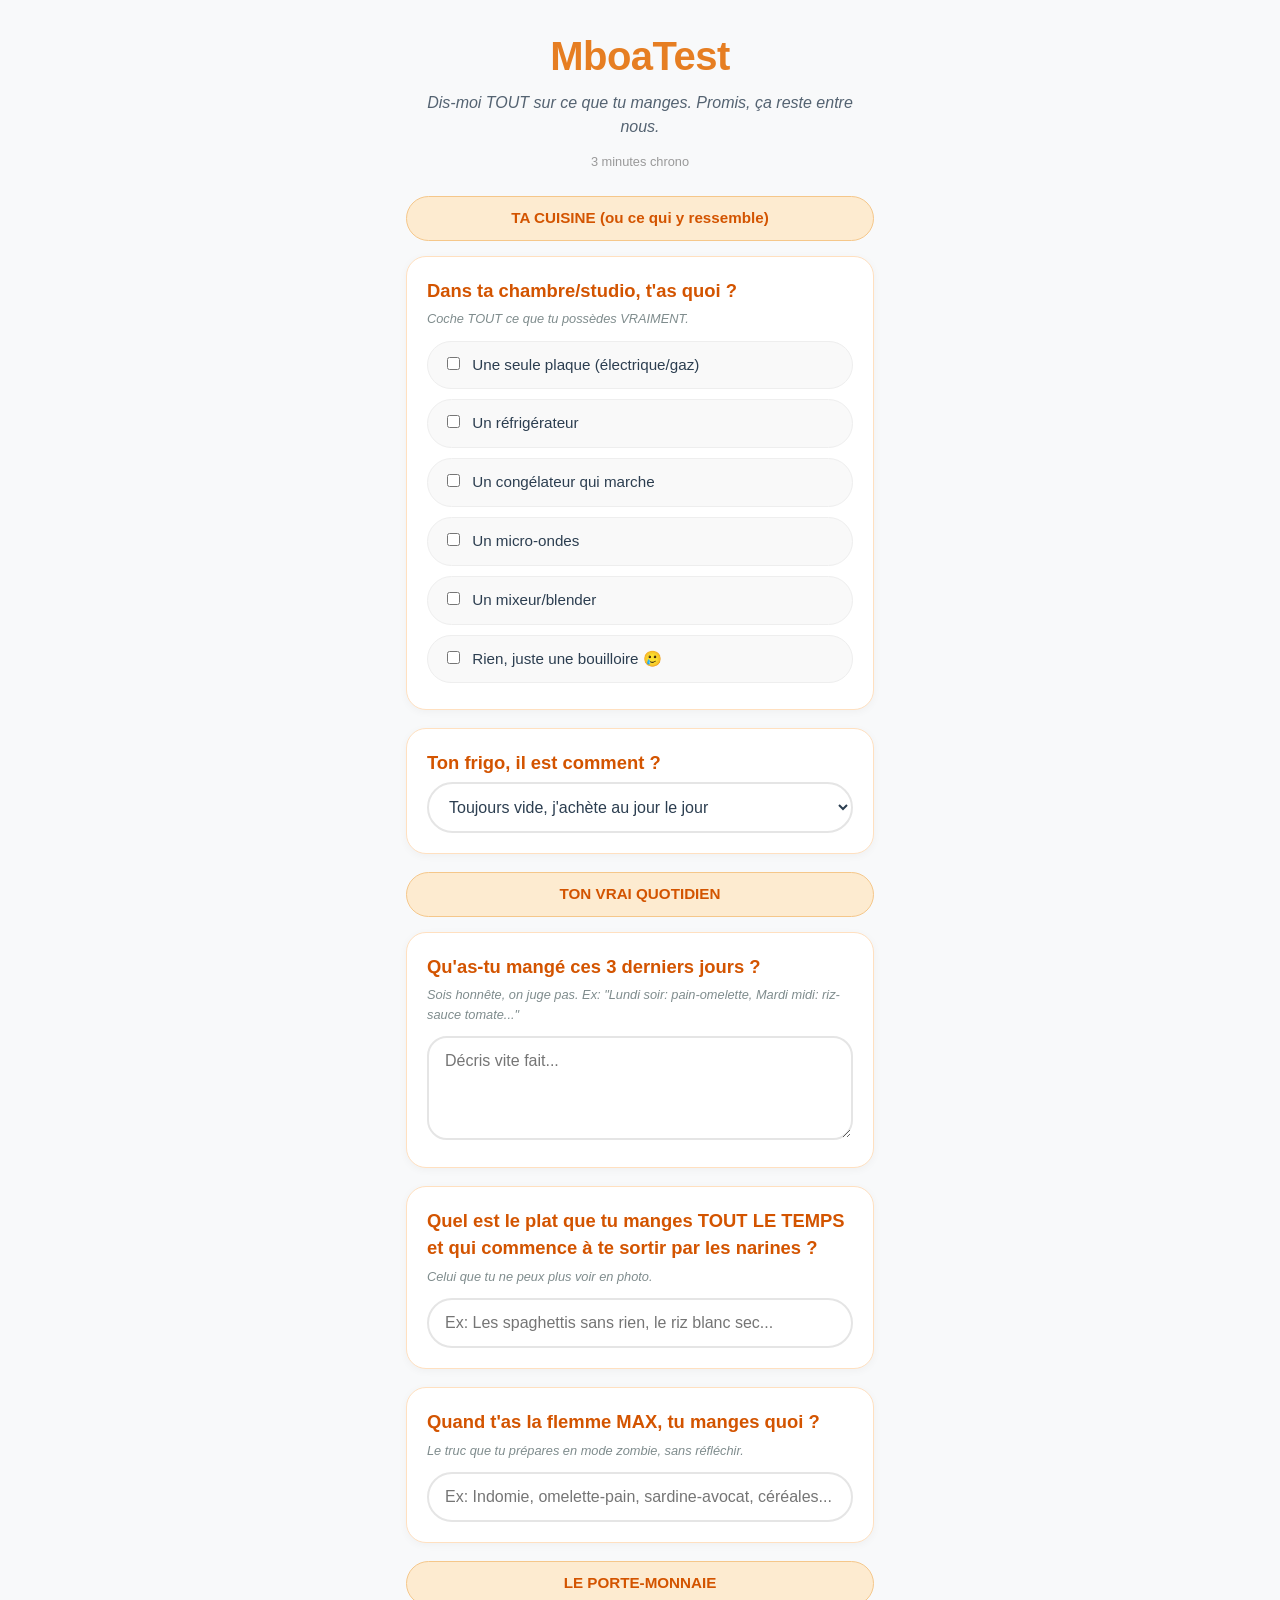
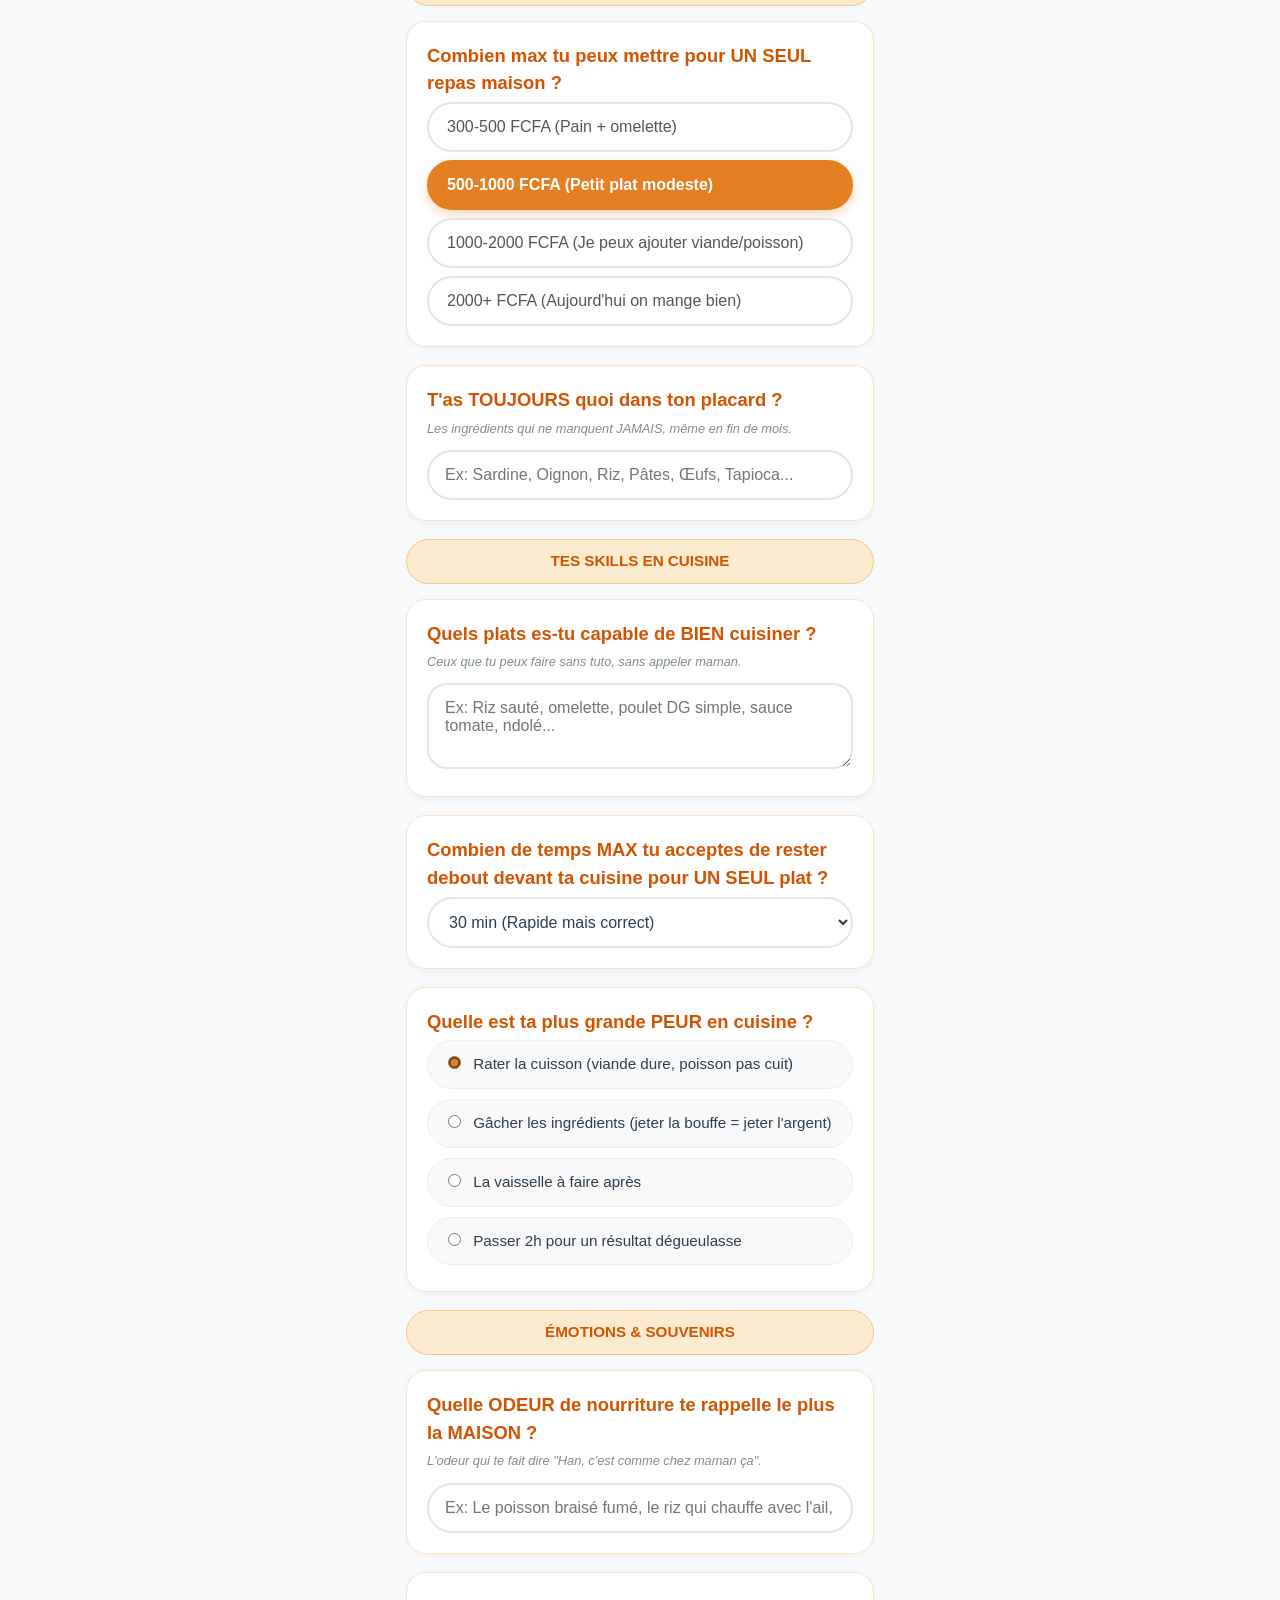
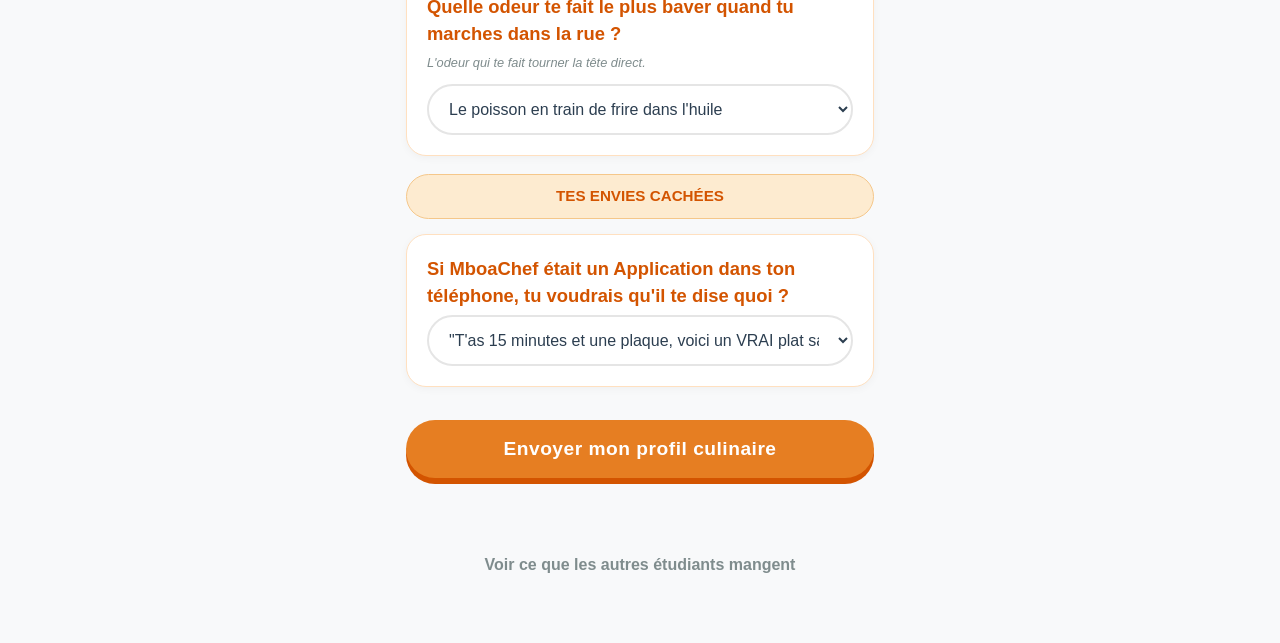
==== Frontend/index.html @ 60201535 "v1.0" ====
<!DOCTYPE html>
<html lang="fr">
<head>
    <meta charset="UTF-8">
    <meta name="viewport" content="width=device-width, initial-scale=1.0, maximum-scale=1.0, user-scalable=yes">
    <title> MboaTest - Profil Culinaire Étudiant</title>
    <link rel="stylesheet" href="style.css">
</head>
<body>
    <div class="app-container">
        <header>
            <h1>MboaTest</h1>
            <p class="subtitle">Dis-moi TOUT sur ce que tu manges. Promis, ça reste entre nous.</p>
            <p style="font-size: 0.8rem; color: #999;">3 minutes chrono</p>
        </header>

        <form id="sondage-form">

            <!-- SECTION 1 : LOGISTIQUE -->
            <div class="section-title"> TA CUISINE (ou ce qui y ressemble)</div>

            <div class="card">
                <h2>Dans ta chambre/studio, t'as quoi ?</h2>
                <p class="question-hint">Coche TOUT ce que tu possèdes VRAIMENT.</p>
                <div class="checkbox-group" id="equipement-group">
                    <label class="btn-checkbox"><input type="checkbox" name="equipement" value="plaque_unique"> Une seule plaque (électrique/gaz)</label>
                    <label class="btn-checkbox"><input type="checkbox" name="equipement" value="frigo"> Un réfrigérateur</label>
                    <label class="btn-checkbox"><input type="checkbox" name="equipement" value="congelateur"> Un congélateur qui marche</label>
                    <label class="btn-checkbox"><input type="checkbox" name="equipement" value="micro_ondes"> Un micro-ondes</label>
                    <label class="btn-checkbox"><input type="checkbox" name="equipement" value="mixeur"> Un mixeur/blender</label>
                    <label class="btn-checkbox"><input type="checkbox" name="equipement" value="rien"> Rien, juste une bouilloire 🥲</label>
                </div>
            </div>

            <div class="card">
                <h2>Ton frigo, il est comment ?</h2>
                <select id="frigo-vide" class="select-big">
                    <option value="1">Toujours plein, je gère</option>
                    <option value="2">Vide à partir de Jeudi</option>
                    <option value="3" selected>Toujours vide, j'achète au jour le jour</option>
                    <option value="4">J'ai pas de frigo du tout</option>
                </select>
            </div>

            <!-- SECTION 2 : LE RÉEL -->
            <div class="section-title"> TON VRAI QUOTIDIEN</div>

            <div class="card">
                <h2>Qu'as-tu mangé ces 3 derniers jours ?</h2>
                <p class="question-hint">Sois honnête, on juge pas. Ex: "Lundi soir: pain-omelette, Mardi midi: riz-sauce tomate..."</p>
                <textarea id="repas-3-jours" class="text-input-big textarea-big" rows="4" placeholder="Décris vite fait..."></textarea>
            </div>

            <div class="card">
                <h2>Quel est le plat que tu manges TOUT LE TEMPS et qui commence à te sortir par les narines ?</h2>
                <p class="question-hint">Celui que tu ne peux plus voir en photo.</p>
                <input type="text" id="plat-saoulant" class="text-input-big" placeholder="Ex: Les spaghettis sans rien, le riz blanc sec...">
            </div>

            <div class="card">
                <h2>Quand t'as la flemme MAX, tu manges quoi ?</h2>
                <p class="question-hint">Le truc que tu prépares en mode zombie, sans réfléchir.</p>
                <input type="text" id="repas-flemme" class="text-input-big" placeholder="Ex: Indomie, omelette-pain, sardine-avocat, céréales...">
            </div>

            <!-- SECTION 3 : LE BUDGET -->
            <div class="section-title"> LE PORTE-MONNAIE</div>

            <div class="card">
                <h2>Combien max tu peux mettre pour UN SEUL repas maison ?</h2>
                <div class="btn-group-vertical" id="budget-group">
                    <button type="button" data-budget="500" class="btn-choice"> 300-500 FCFA (Pain + omelette)</button>
                    <button type="button" data-budget="1000" class="btn-choice active"> 500-1000 FCFA (Petit plat modeste)</button>
                    <button type="button" data-budget="2000" class="btn-choice"> 1000-2000 FCFA (Je peux ajouter viande/poisson)</button>
                    <button type="button" data-budget="3000" class="btn-choice"> 2000+ FCFA (Aujourd'hui on mange bien)</button>
                </div>
                <input type="hidden" id="budget-input" name="budget_max" value="1000">
            </div>

            <div class="card">
                <h2> T'as TOUJOURS quoi dans ton placard ?</h2>
                <p class="question-hint">Les ingrédients qui ne manquent JAMAIS, même en fin de mois.</p>
                <input type="text" id="ingredients-input" class="text-input-big" placeholder="Ex: Sardine, Oignon, Riz, Pâtes, Œufs, Tapioca...">
            </div>

            <!-- SECTION 4 : COMPÉTENCES -->
            <div class="section-title"> TES SKILLS EN CUISINE</div>

            <div class="card">
                <h2>Quels plats es-tu capable de BIEN cuisiner ?</h2>
                <p class="question-hint">Ceux que tu peux faire sans tuto, sans appeler maman.</p>
                <textarea id="plats-capable" class="text-input-big textarea-big" rows="3" placeholder="Ex: Riz sauté, omelette, poulet DG simple, sauce tomate, ndolé..."></textarea>
            </div>

            <div class="card">
                <h2>Combien de temps MAX tu acceptes de rester debout devant ta cuisine pour UN SEUL plat ?</h2>
                <select id="temps-max" class="select-big">
                    <option value="15">15 min (Instantané, j'ai faim là maintenant)</option>
                    <option value="30" selected>30 min (Rapide mais correct)</option>
                    <option value="60">1h (J'ai le temps ce week-end)</option>
                    <option value="120">Plus d'1h (Je veux impressionner quelqu'un)</option>
                </select>
            </div>

            <div class="card">
                <h2> Quelle est ta plus grande PEUR en cuisine ?</h2>
                <div class="radio-group">
                    <label class="btn-checkbox"><input type="radio" name="peur" value="rater_cuisson" checked> Rater la cuisson (viande dure, poisson pas cuit)</label>
                    <label class="btn-checkbox"><input type="radio" name="peur" value="gachis"> Gâcher les ingrédients (jeter la bouffe = jeter l'argent)</label>
                    <label class="btn-checkbox"><input type="radio" name="peur" value="vaisselle"> La vaisselle à faire après</label>
                    <label class="btn-checkbox"><input type="radio" name="peur" value="temps"> Passer 2h pour un résultat dégueulasse</label>
                </div>
            </div>

            <!-- SECTION 5 : SENSORIEL & NOSTALGIE -->
            <div class="section-title"> ÉMOTIONS & SOUVENIRS</div>

            <div class="card">
                <h2>Quelle ODEUR de nourriture te rappelle le plus la MAISON ?</h2>
                <p class="question-hint">L'odeur qui te fait dire "Han, c'est comme chez maman ça".</p>
                <input type="text" id="odeur-maison" class="text-input-big" placeholder="Ex: Le poisson braisé fumé, le riz qui chauffe avec l'ail, la sauce arachide qui mijote...">
            </div>

            <div class="card">
                <h2>Quelle odeur te fait le plus baver quand tu marches dans la rue ?</h2>
                <p class="question-hint">L'odeur qui te fait tourner la tête direct.</p>
                <select id="odeur-select" class="select-big">
                    <option value="friture_poisson">Le poisson en train de frire dans l'huile </option>
                    <option value="oignon_ail">L'oignon, l'ail, le gingembre qui sautent </option>
                    <option value="viande_braisee">La viande braisée/grillée </option>
                    <option value="sauce_arachide">La sauce arachide/pistache qui mijote </option>
                    <option value="beignets">Les beignets qui dorent </option>
                </select>
            </div>

            <!-- SECTION 6 : ASPIRATIONS -->
            <div class="section-title">TES ENVIES CACHÉES</div>

            <div class="card">
                <h2>Si MboaChef était un Application dans ton téléphone, tu voudrais qu'il te dise quoi ?</h2>
                <select id="genie-choix" class="select-big">
                    <option value="rapide">"T'as 15 minutes et une plaque, voici un VRAI plat sans vaisselle"</option>
                    <option value="economique">"Ce mois-ci t'es fauché ? Voici 5 recettes avec juste des œufs et du cube"</option>
                    <option value="seduction">"Tu veux inviter quelqu'un ? Voici comment faire genre tu sais cuisiner"</option>
                    <option value="nostalgie">"Maman t'as envoyé du ndomba congelé ? Voilà comment pas gâcher ça"</option>
                </select>
            </div>

            <button type="submit" id="submit-btn" class="submit-btn">Envoyer mon profil culinaire</button>
            <div id="form-message" class="message"></div>
        </form>
        
        <div class="dashboard-link">
            <a href="./dashboard.html">Voir ce que les autres étudiants mangent</a>
        </div>
    </div>
    <script src="script.js"></script>
</body>
</html>
---- Frontend/style.css ----
:root {
    --primary: #E67E22;
    --primary-dark: #D35400;
    --bg: #FFF8F0;
    --card-bg: #FFFFFF;
    --text: #2C3E50;
    --text-light: #7F8C8D;
    --border-radius: 20px;
    --section-bg: #FDEBD0;
}

* {
    box-sizing: border-box;
}

body {
    margin: 0;
    padding: 0;
    background-color: var(--bg);
    font-family: 'Segoe UI', Arial, sans-serif;
    color: var(--text);
    line-height: 1.5;
}

.app-container {
    max-width: 500px;
    margin: 0 auto;
    padding: 16px;
}

/* Header */
header {
    text-align: center;
    margin-bottom: 25px;
    padding-top: 10px;
}

h1 {
    margin: 0;
    color: var(--primary);
    font-size: 2.5rem;
    letter-spacing: -0.5px;
}

.subtitle {
    margin: 5px 0 0;
    opacity: 0.8;
    font-style: italic;
    font-size: 1rem;
}

/* Sections */
.section-title {
    background: var(--section-bg);
    color: var(--primary-dark);
    padding: 10px 20px;
    border-radius: 50px;
    font-weight: bold;
    font-size: 0.95rem;
    margin-bottom: 15px;
    text-align: center;
    border: 1px solid #F5C78A;
}

/* Cards */
.card {
    background: var(--card-bg);
    border-radius: var(--border-radius);
    padding: 20px;
    margin-bottom: 18px;
    box-shadow: 0 2px 8px rgba(0,0,0,0.04);
    border: 1px solid #FFE0C0;
    transition: box-shadow 0.2s;
}

.card:hover {
    box-shadow: 0 4px 16px rgba(0,0,0,0.08);
}

h2 {
    margin: 0 0 5px 0;
    font-size: 1.15rem;
    color: var(--primary-dark);
    font-weight: 700;
}

.question-hint {
    margin: 0 0 12px 0;
    font-size: 0.8rem;
    color: var(--text-light);
    font-style: italic;
}

/* Boutons Budget */
.btn-group-vertical {
    display: flex;
    flex-direction: column;
    gap: 8px;
}

.btn-choice {
    background: white;
    border: 2px solid #E5E5E5;
    border-radius: 50px;
    padding: 14px 18px;
    font-size: 1rem;
    text-align: left;
    cursor: pointer;
    transition: all 0.2s ease;
    color: #555;
}

.btn-choice:hover {
    border-color: var(--primary);
    background: #FFF5EB;
}

.btn-choice.active {
    background: var(--primary);
    border-color: var(--primary);
    color: white;
    font-weight: bold;
    box-shadow: 0 4px 12px rgba(230, 126, 34, 0.3);
}

/* Checkboxes & Radios */
.btn-checkbox {
    display: block;
    padding: 12px 15px;
    background: #F9F9F9;
    border-radius: 40px;
    margin-bottom: 6px;
    border: 1px solid #EEE;
    cursor: pointer;
    transition: background 0.2s;
    font-size: 0.95rem;
}

.btn-checkbox:hover {
    background: #FFF5EB;
}

.btn-checkbox input {
    margin-right: 8px;
    accent-color: var(--primary);
}

.checkbox-group, .radio-group {
    display: flex;
    flex-direction: column;
    gap: 4px;
}

/* Inputs & Selects */
.select-big, .text-input-big {
    width: 100%;
    padding: 14px 16px;
    border-radius: 50px;
    border: 2px solid #E5E5E5;
    font-size: 1rem;
    background: white;
    font-family: inherit;
    color: var(--text);
    transition: border-color 0.2s;
}

.select-big:focus, .text-input-big:focus {
    outline: none;
    border-color: var(--primary);
}

.textarea-big {
    border-radius: 20px !important;
    resize: vertical;
    font-family: inherit;
}

/* Submit */
.submit-btn {
    background: var(--primary);
    color: white;
    border: none;
    width: 100%;
    padding: 18px;
    border-radius: 60px;
    font-size: 1.2rem;
    font-weight: bold;
    box-shadow: 0 6px 0 var(--primary-dark);
    cursor: pointer;
    transition: all 0.1s ease;
    margin-top: 15px;
    letter-spacing: 0.5px;
}

.submit-btn:active {
    transform: translateY(4px);
    box-shadow: 0 2px 0 var(--primary-dark);
}

.submit-btn:disabled {
    opacity: 0.6;
    transform: none;
    box-shadow: 0 6px 0 var(--primary-dark);
    cursor: not-allowed;
}

/* Messages */
.message {
    margin-top: 20px;
    text-align: center;
    font-weight: bold;
    font-size: 1.1rem;
    min-height: 30px;
}

/* Dashboard Link */
.dashboard-link {
    text-align: center;
    margin: 15px 0 40px;
}

.dashboard-link a {
    color: var(--text-light);
    text-decoration: none;
    font-weight: 600;
    padding: 10px 20px;
    border-radius: 50px;
    transition: all 0.2s;
    display: inline-block;
}

.dashboard-link a:hover {
    background: #FFE0C0;
    color: var(--primary-dark);
}

/* Responsive */
@media (max-width: 400px) {
    h1 { font-size: 2rem; }
    .card { padding: 15px; }
    .btn-choice { padding: 12px 14px; font-size: 0.9rem; }
}




/* dashboard */

body {
     background: #F8F9FA;
     }
.dashboard-title {
            background: linear-gradient(135deg, #E67E22, #D35400);
            color: white;
            padding: 30px 20px;
            border-radius: 0 0 30px 30px;
            margin: -16px -16px 20px -16px; 
            text-align: center;
        }

.dashboard-title h1 { 
    color: white;
    margin: 0; 
    font-size: 2.2rem; 
}
.kpi-container { 
    display: grid; 
    grid-template-columns: 1fr 1fr; 
    gap: 15px; margin-bottom: 20px; 
}

.kpi-card { 
    background: white; 
    border-radius: 20px; 
    padding: 20px; 
    text-align: center; 
    box-shadow: 0 2px 8px rgba(0,0,0,0.04); 
}

.kpi-number { font-size: 2.8rem; font-weight: bold; color: #E67E22; }
.kpi-label { color: #7F8C8D; }
.chart-card { background: white; border-radius: 20px; padding: 20px; margin-bottom: 20px; box-shadow: 0 2px 8px rgba(0,0,0,0.04); }
.chart-title { font-size: 1.2rem; font-weight: bold; margin-bottom: 15px; color: #2C3E50; }
.chart-container { position: relative; height: 280px; width: 100%; }
.insight-box { background: #FFF3E0; border-left: 5px solid #E67E22; padding: 18px; margin: 20px 0; border-radius: 10px; font-size: 0.95rem; }
.grid-2-charts { display: grid; grid-template-columns: 1fr 1fr; gap: 15px; }
.mots-box { background: white; border-radius: 20px; padding: 20px; margin-bottom: 20px; }
.mot-tag { display: inline-block; background: #FFF3E0; color: #D35400; padding: 6px 14px; border-radius: 50px; margin: 4px; font-size: 0.85rem; }
.retour-link { text-align: center; margin: 30px 0; }
.retour-link a { 
    background: #E67E22; 
    color: white; 
    padding: 15px 30px; 
    border-radius: 50px; 
    text-decoration: none; 
    font-weight: bold; 
}

@media (max-width: 600px) { 
            .grid-2-charts { grid-template-columns: 1fr; } 
            .chart-container { height: 220px; }
        }
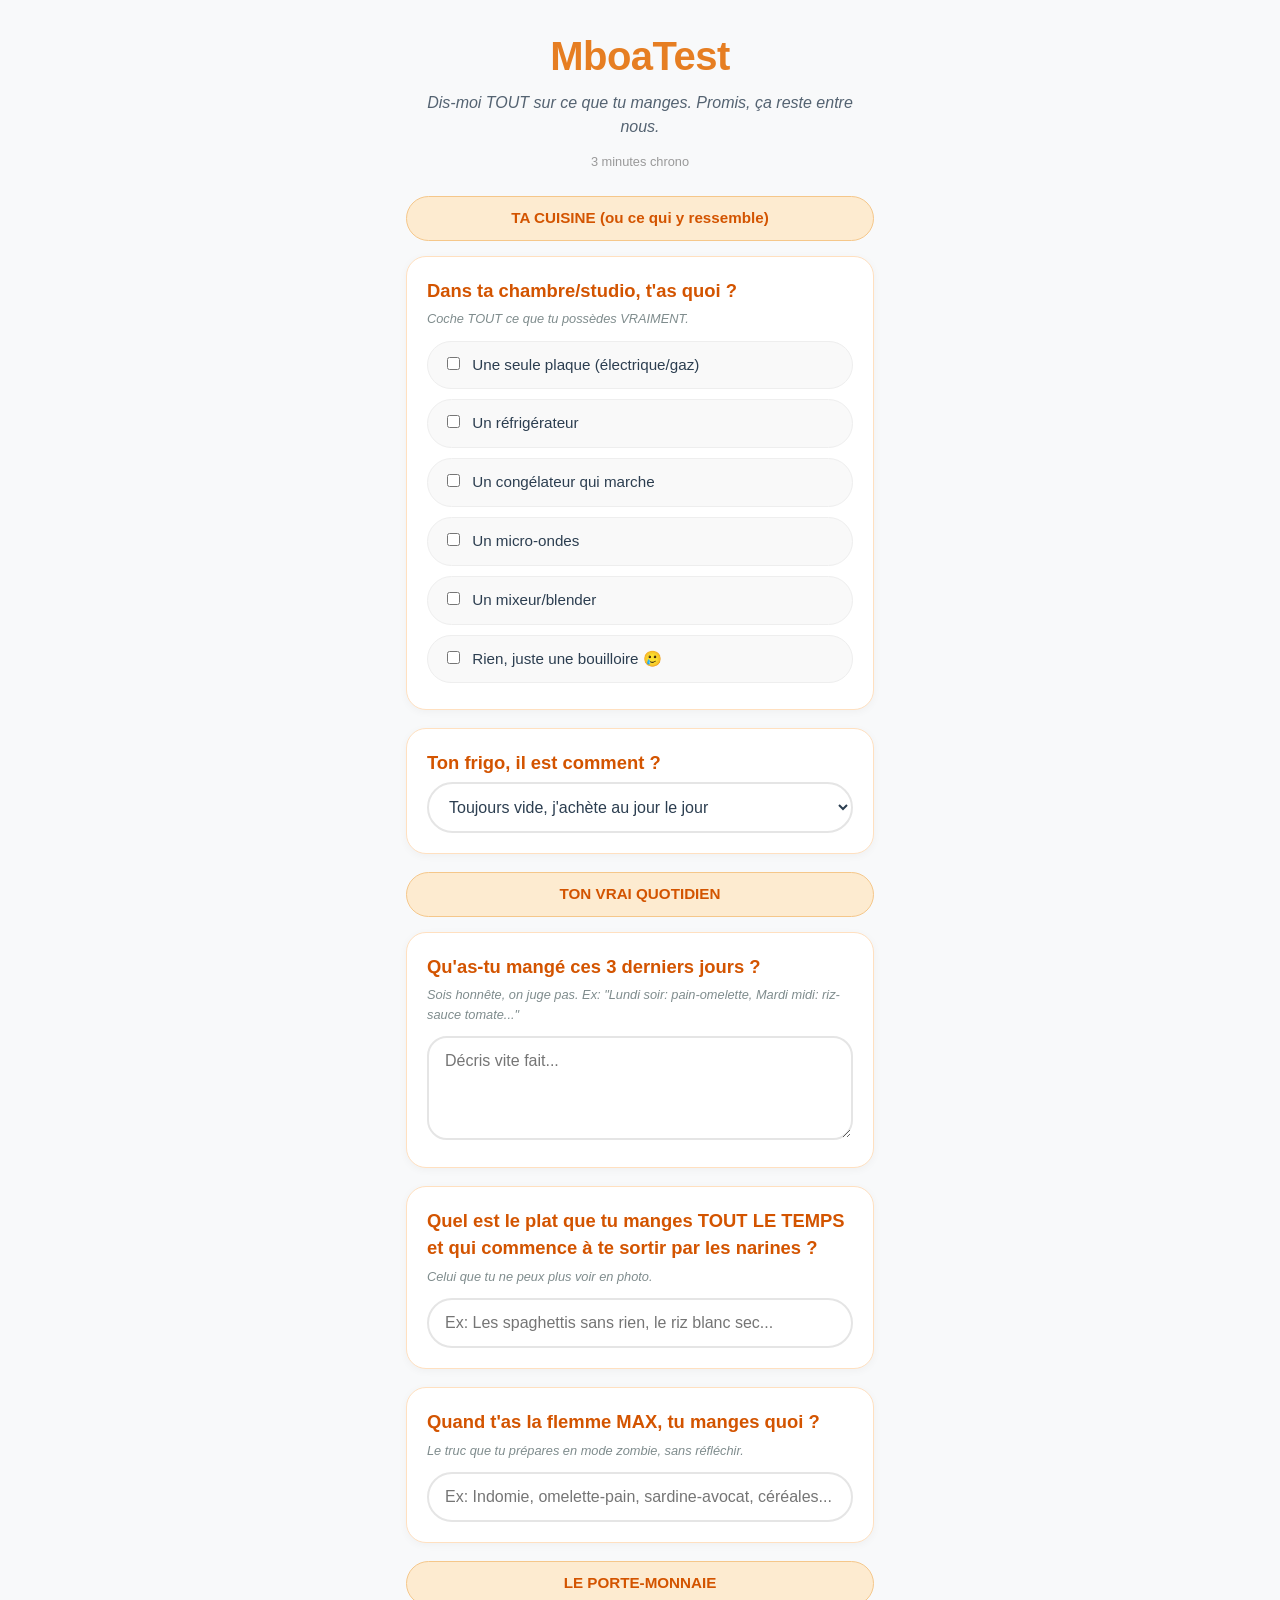
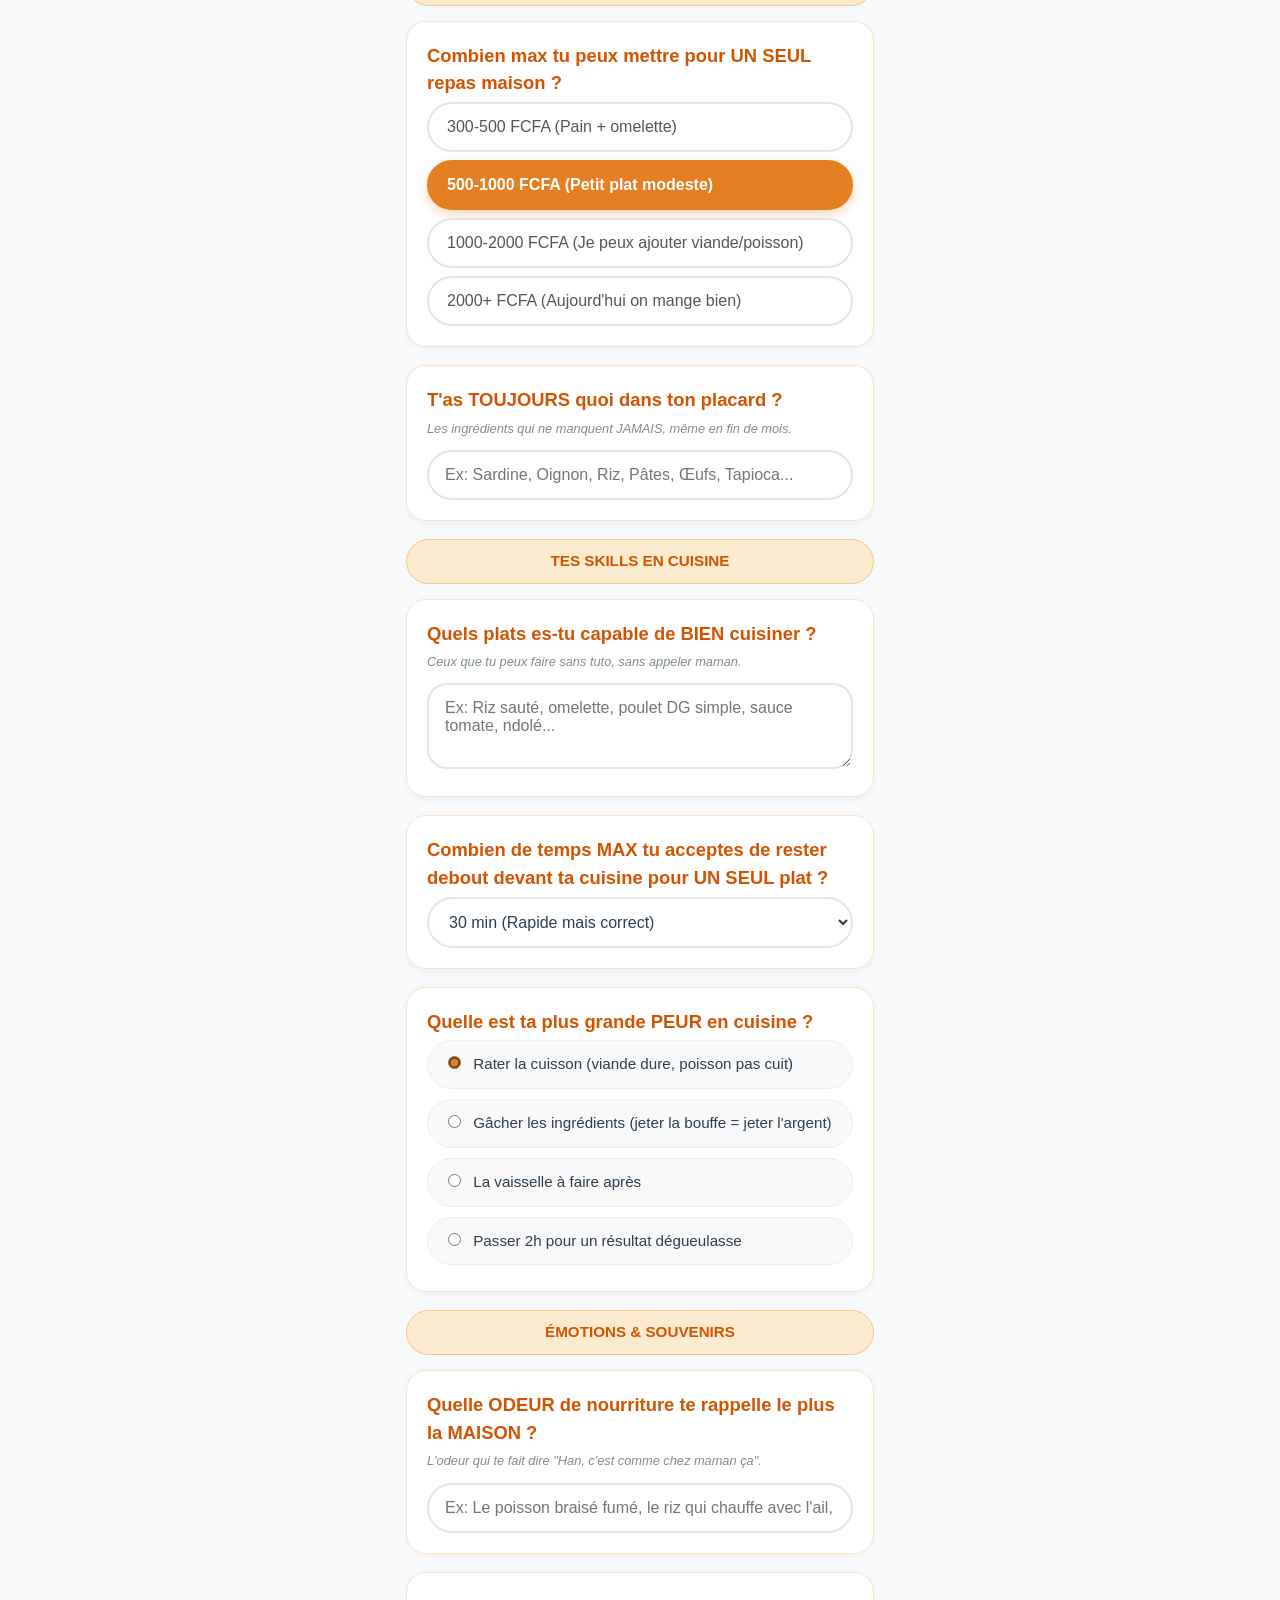
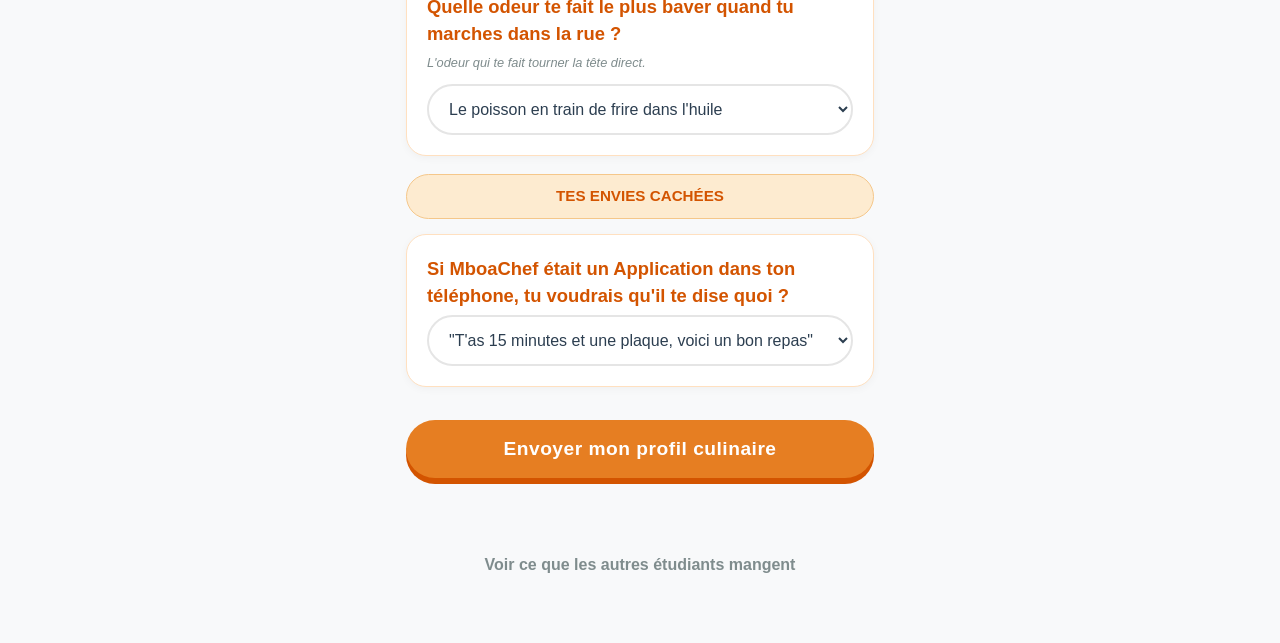
==== commit 3b6cb66c: "v1.1" ====
--- a/Frontend/index.html
+++ b/Frontend/index.html
@@ -3,6 +3,7 @@
 <head>
     <meta charset="UTF-8">
     <meta name="viewport" content="width=device-width, initial-scale=1.0, maximum-scale=1.0, user-scalable=yes">
+    <link rel="shortcut icon" href="https://tse3.mm.bing.net/th/id/OIP.uVaGIX01ECZDLyDYIcI10QAAAA?w=390&h=280&rs=1&pid=ImgDetMain&o=7&rm=3" type="image/x-icon">
     <title> MboaTest - Profil Culinaire Étudiant</title>
     <link rel="stylesheet" href="style.css">
 </head>
@@ -139,8 +140,8 @@
             <div class="card">
                 <h2>Si MboaChef était un Application dans ton téléphone, tu voudrais qu'il te dise quoi ?</h2>
                 <select id="genie-choix" class="select-big">
-                    <option value="rapide">"T'as 15 minutes et une plaque, voici un VRAI plat sans vaisselle"</option>
-                    <option value="economique">"Ce mois-ci t'es fauché ? Voici 5 recettes avec juste des œufs et du cube"</option>
+                    <option value="rapide">"T'as 15 minutes et une plaque, voici un bon repas"</option>
+                    <option value="economique">"Ce mois-ci t'es fauché ? Voici quelques recettes simples"</option>
                     <option value="seduction">"Tu veux inviter quelqu'un ? Voici comment faire genre tu sais cuisiner"</option>
                     <option value="nostalgie">"Maman t'as envoyé du ndomba congelé ? Voilà comment pas gâcher ça"</option>
                 </select>
